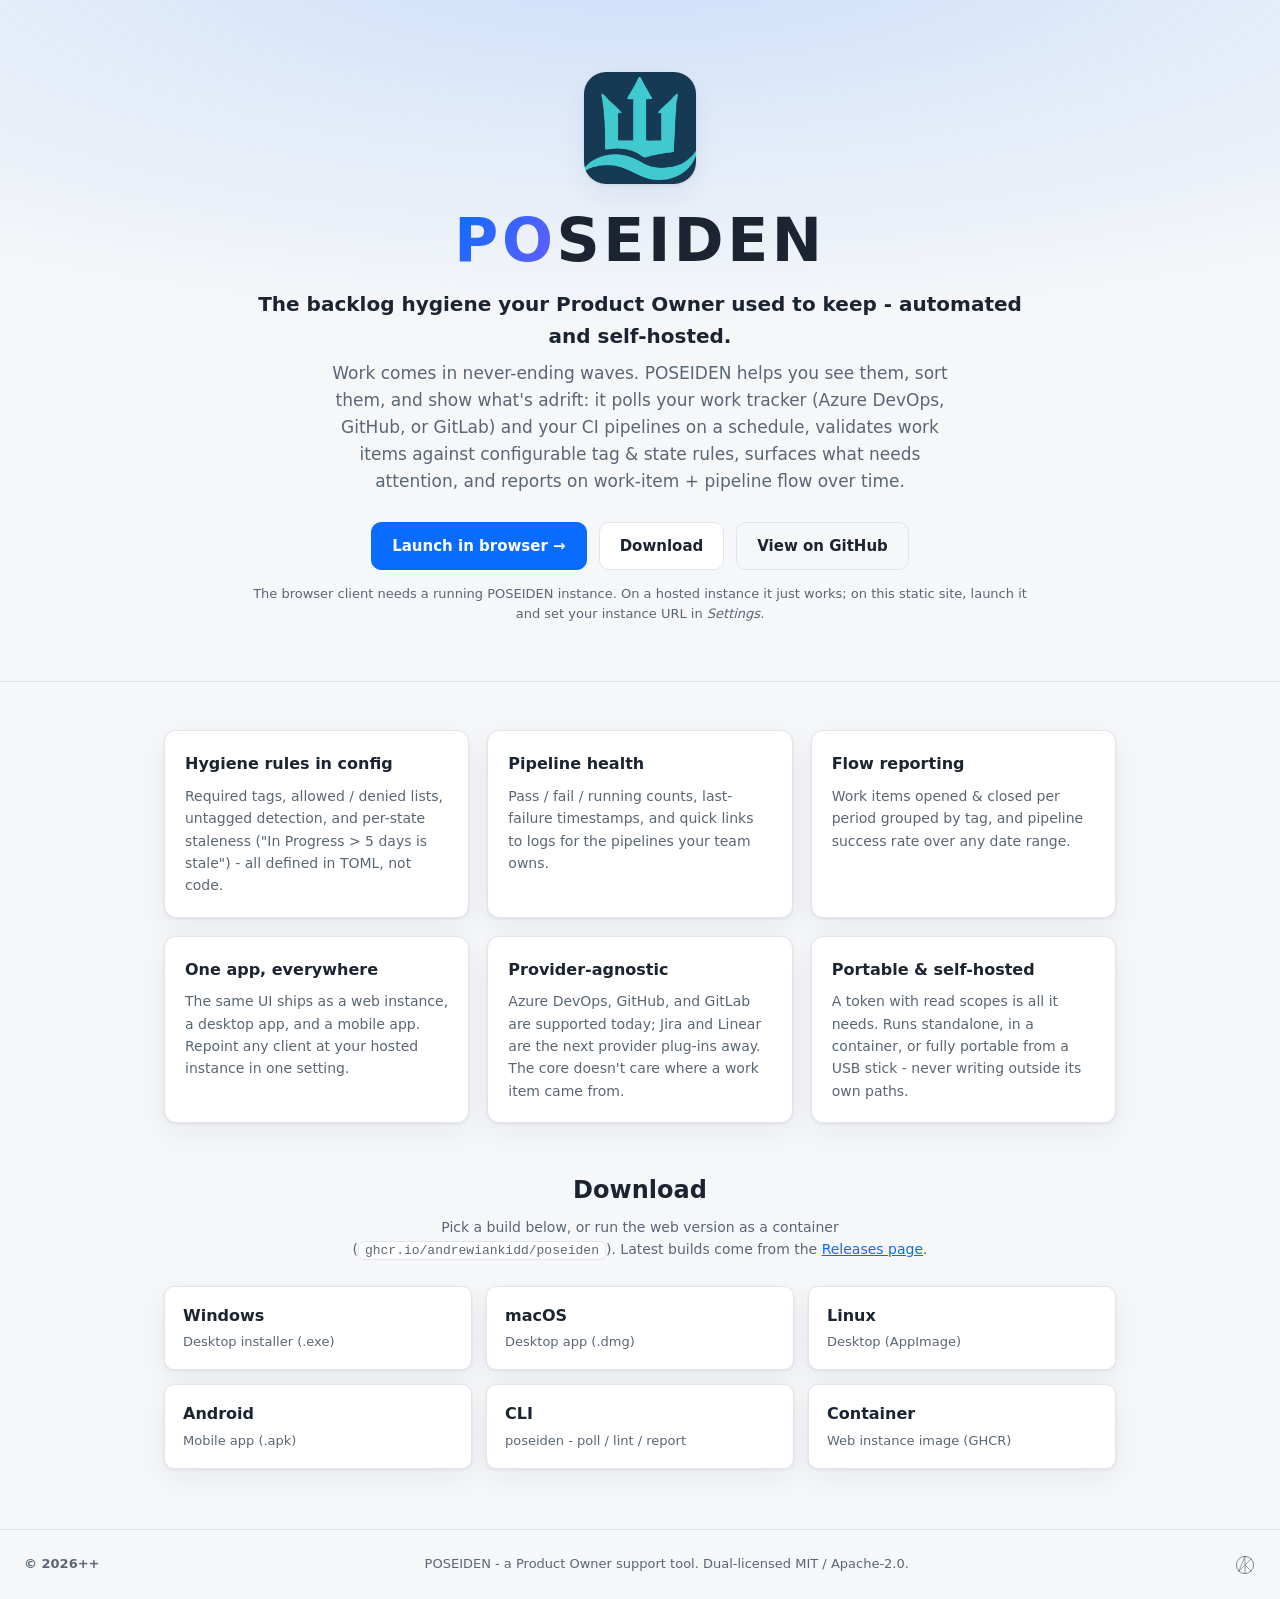
==== frontend/web/index.html @ 50c9f122 "feat: initial public release (v0.1.0) POSEIDEN is a Product Owner support tool that keeps a work-tra" ====
<!DOCTYPE html>
<html lang="en">
<head>
  <meta charset="UTF-8" />
  <meta name="viewport" content="width=device-width, initial-scale=1.0" />
  <title>POSEIDEN - Product Owner support tool</title>
  <meta name="description" content="POSEIDEN is a Product Owner support tool: it keeps your backlog legible - hygiene rules, pipeline observation, and velocity in one place. Connects to your work tracker (Azure DevOps, GitHub, or GitLab); runs standalone or against a shared backend." />
  <link rel="icon" type="image/png" href="favicon.png" />
  <link rel="stylesheet" href="landing.css" />
</head>
<body>
  <!--
    Landing page. This is what GitHub Pages / Cloudflare Pages serve at `/`.
    It's pure static - no backend, no API calls - so it works on any static
    host. The actual application lives at `app.html`; "Launch in browser"
    below opens it. On a hosted POSEIDEN instance (the Docker image) the app
    talks to that instance's own API; on a static host it prompts you to
    connect to your instance URL (repoint).

    Download links point at the GitHub Releases "latest" assets by stable
    filename, so they resolve the same URL release-to-release.
  -->
  <header class="hero">
    <div class="hero-inner">
      <img class="hero-logo" src="assets/logo.png" alt="POSEIDEN logo - a trident over a wave" width="112" height="112" />
      <div class="wordmark"><span class="po">PO</span><span class="rest">SEIDEN</span></div>
      <p class="tagline">The backlog hygiene your Product Owner used to keep - automated and self-hosted.</p>
      <p class="lede">
        Work comes in never-ending waves. POSEIDEN helps you see them, sort them,
        and show what's adrift: it polls your work tracker (Azure DevOps,
        GitHub, or GitLab) and your CI pipelines on a
        schedule, validates work items against configurable tag &amp; state
        rules, surfaces what needs attention, and reports on work-item + pipeline
        flow over time.
      </p>
      <div class="cta-row">
        <a id="launch-btn" class="btn btn-primary" href="app.html">Launch in browser →</a>
        <a class="btn" href="#download">Download</a>
        <a class="btn btn-ghost" href="https://github.com/andrewiankidd/POSEIDEN" target="_blank" rel="noopener">View on GitHub</a>
      </div>
      <p id="launch-fineprint" class="fineprint">
        The browser client needs a running POSEIDEN instance. On a hosted
        instance it just works; on this static site, launch it and set your
        instance URL in <em>Settings</em>.
      </p>
    </div>
  </header>

  <main>
    <section class="features">
      <div class="feature">
        <h3>Hygiene rules in config</h3>
        <p>Required tags, allowed / denied lists, untagged detection, and
           per-state staleness ("In Progress &gt; 5 days is stale") - all
           defined in TOML, not code.</p>
      </div>
      <div class="feature">
        <h3>Pipeline health</h3>
        <p>Pass / fail / running counts, last-failure timestamps, and quick
           links to logs for the pipelines your team owns.</p>
      </div>
      <div class="feature">
        <h3>Flow reporting</h3>
        <p>Work items opened &amp; closed per period grouped by tag, and pipeline
           success rate over any date range.</p>
      </div>
      <div class="feature">
        <h3>One app, everywhere</h3>
        <p>The same UI ships as a web instance, a desktop app, and a mobile
           app. Repoint any client at your hosted instance in one setting.</p>
      </div>
      <div class="feature">
        <h3>Provider-agnostic</h3>
        <p>Azure DevOps, GitHub, and GitLab are supported today; Jira and Linear
           are the next provider plug-ins away. The core doesn't care where a
           work item came from.</p>
      </div>
      <div class="feature">
        <h3>Portable &amp; self-hosted</h3>
        <p>A token with read scopes is all it needs. Runs standalone, in a
           container, or fully portable from a USB stick - never writing outside
           its own paths.</p>
      </div>
    </section>

    <section id="download" class="download">
      <h2>Download</h2>
      <p class="download-note">
        Pick a build below, or run the web version as a container
        (<code>ghcr.io/andrewiankidd/poseiden</code>). Latest builds come from
        the <a href="https://github.com/andrewiankidd/POSEIDEN/releases" target="_blank" rel="noopener">Releases page</a>.
      </p>
      <div class="dl-grid">
        <a class="dl-card" href="https://github.com/andrewiankidd/POSEIDEN/releases/latest/download/poseiden-desktop-windows-setup.exe">
          <span class="dl-os">Windows</span><span class="dl-kind">Desktop installer (.exe)</span>
        </a>
        <a class="dl-card" href="https://github.com/andrewiankidd/POSEIDEN/releases/latest/download/poseiden-desktop-macos-setup.dmg">
          <span class="dl-os">macOS</span><span class="dl-kind">Desktop app (.dmg)</span>
        </a>
        <a class="dl-card" href="https://github.com/andrewiankidd/POSEIDEN/releases/latest/download/poseiden-desktop-linux-portable.AppImage">
          <span class="dl-os">Linux</span><span class="dl-kind">Desktop (AppImage)</span>
        </a>
        <a class="dl-card" href="https://github.com/andrewiankidd/POSEIDEN/releases/latest/download/poseiden-mobile-android.apk">
          <span class="dl-os">Android</span><span class="dl-kind">Mobile app (.apk)</span>
        </a>
        <a class="dl-card" href="https://github.com/andrewiankidd/POSEIDEN/releases/latest">
          <span class="dl-os">CLI</span><span class="dl-kind">poseiden - poll / lint / report</span>
        </a>
        <a class="dl-card" href="https://github.com/andrewiankidd/POSEIDEN/pkgs/container/poseiden">
          <span class="dl-os">Container</span><span class="dl-kind">Web instance image (GHCR)</span>
        </a>
      </div>
    </section>
  </main>

  <footer>
    <b>&copy; <script>document.write(new Date().getFullYear())</script>++</b>
    <span class="foot-mid">POSEIDEN - a Product Owner support tool. Dual-licensed MIT / Apache-2.0.</span>
    <a href="https://andrewkidd.co.uk" target="_blank" rel="noopener" title="andrewkidd.co.uk">
      <svg class="personal-logo" xmlns="http://www.w3.org/2000/svg" viewBox="-15 -15 230 230">
        <!-- Outer circle -->
        <circle cx="100" cy="100" r="90" fill="none" stroke="currentColor" stroke-width="8" />
        <!-- Base lines (always visible) -->
        <g stroke="currentColor" stroke-width="6.4" stroke-linecap="round">
          <line x1="163.6" y1="36.4" x2="36.4" y2="163.6" />
          <line x1="36.4" y1="163.6" x2="100" y2="10" />
          <line x1="100" y1="100" x2="163.6" y2="163.6" />
          <line x1="100" y1="10" x2="100" y2="190" />
        </g>
        <!-- Punk: extensions past the circle edge, revealed on hover -->
        <g class="punk" stroke="currentColor" stroke-width="6.4" stroke-linecap="round">
          <line x1="163.6" y1="36.4" x2="177.7" y2="22.3" />
          <line x1="36.4" y1="163.6" x2="22.3" y2="177.7" />
          <line x1="36.4" y1="163.6" x2="28.7" y2="182.1" />
          <line x1="100" y1="10" x2="107.7" y2="-8.5" />
          <line x1="163.6" y1="163.6" x2="177.7" y2="177.7" />
          <line x1="100" y1="10" x2="100" y2="-10" />
          <line x1="100" y1="190" x2="100" y2="210" />
        </g>
      </svg>
    </a>
  </footer>

  <script>
    // Static-host detection (same pattern the sibling projects use). GitHub
    // Pages has no POSEIDEN backend, so the browser client can't load real
    // data there - "Launch in browser" would dead-end at a connect prompt.
    // On Pages, turn it into "View Demo", which opens the app in demo mode
    // (client-side sample data). Anywhere else (a hosted instance, localhost)
    // the button stays a normal launch.
    (function () {
      var onPages = window.location.hostname.indexOf('github.io') !== -1;
      if (!onPages) return;
      document.body.classList.add('on-pages');
      var launch = document.getElementById('launch-btn');
      if (launch) { launch.textContent = 'View Demo →'; launch.setAttribute('href', 'app.html?demo=1'); }
      var fine = document.getElementById('launch-fineprint');
      if (fine) {
        fine.innerHTML = 'This is the public demo, running on built-in sample data - no backend needed. '
          + 'To use POSEIDEN for real, download a build or run the container and point it at your own instance.';
      }
    })();
  </script>
</body>
</html>
---- frontend/web/landing.css ----
/* POSEIDEN landing page. Standalone from the app's styles.css - this page is
   pure static marketing served at `/` by any host (GitHub Pages, Cloudflare
   Pages, or the instance itself). Theme-aware. */

:root {
  --bg: #f6f7f9;
  --panel: #ffffff;
  --ink: #1b2430;
  --ink-soft: #5a6673;
  --border: #e2e6ec;
  --accent: #0a6cff;
  --accent-2: #6a5cff;
  --accent-ink: #ffffff;
  --shadow: 0 1px 3px rgba(20,30,45,.08), 0 10px 30px rgba(20,30,45,.06);
}
@media (prefers-color-scheme: dark) {
  :root {
    --bg: #0d1117; --panel: #161d27; --ink: #e7ecf2; --ink-soft: #9aa7b5;
    --border: #253040; --accent: #4d90ff; --accent-2: #8f83ff;
    --shadow: 0 1px 3px rgba(0,0,0,.4), 0 12px 34px rgba(0,0,0,.3);
  }
}

* { box-sizing: border-box; }
html, body { margin: 0; background: var(--bg); color: var(--ink);
  font: 16px/1.6 system-ui, -apple-system, "Segoe UI", Roboto, sans-serif; }
a { color: var(--accent); }

/* ── Hero ─────────────────────────────────────────────────────────── */
.hero {
  background:
    radial-gradient(1200px 400px at 50% -10%, color-mix(in srgb, var(--accent) 18%, transparent), transparent),
    var(--bg);
  border-bottom: 1px solid var(--border);
  padding: 72px 24px 56px;
}
.hero-inner { max-width: 780px; margin: 0 auto; text-align: center; }

.hero-logo {
  width: 112px; height: 112px; border-radius: 22px; margin-bottom: 18px;
  box-shadow: var(--shadow);
}

.wordmark { font-size: 60px; font-weight: 800; letter-spacing: 0.06em; line-height: 1; }
.wordmark .po {
  background: linear-gradient(120deg, var(--accent), var(--accent-2));
  -webkit-background-clip: text; background-clip: text; color: transparent;
}
.wordmark .rest { color: var(--ink); }

.tagline { font-size: 20px; font-weight: 600; margin: 18px 0 8px; color: var(--ink); }
.lede { font-size: 17px; color: var(--ink-soft); max-width: 640px; margin: 0 auto 26px; }

.cta-row { display: flex; gap: 12px; justify-content: center; flex-wrap: wrap; margin-bottom: 14px; }
.fineprint { font-size: 13px; color: var(--ink-soft); margin: 0; }

.btn {
  display: inline-block; text-decoration: none; font-weight: 600; font-size: 15px;
  padding: 11px 20px; border-radius: 10px; border: 1px solid var(--border);
  background: var(--panel); color: var(--ink); transition: transform .05s ease;
}
.btn:hover { transform: translateY(-1px); }
.btn-primary { background: var(--accent); border-color: var(--accent); color: var(--accent-ink); }
.btn-ghost { background: transparent; }

/* ── Features ─────────────────────────────────────────────────────── */
main { max-width: 1000px; margin: 0 auto; padding: 0 24px; }
.features {
  display: grid; grid-template-columns: repeat(3, 1fr); gap: 18px;
  margin: 48px 0;
}
@media (max-width: 800px) { .features { grid-template-columns: 1fr; } .wordmark { font-size: 46px; } }
.feature {
  background: var(--panel); border: 1px solid var(--border); border-radius: 12px;
  padding: 20px; box-shadow: var(--shadow);
}
.feature h3 { margin: 0 0 8px; font-size: 16px; }
.feature p { margin: 0; color: var(--ink-soft); font-size: 14px; }

/* ── Download ─────────────────────────────────────────────────────── */
.download { margin: 20px 0 60px; text-align: center; }
.download h2 { font-size: 24px; margin-bottom: 6px; }
.download-note { color: var(--ink-soft); font-size: 14px; max-width: 620px; margin: 0 auto 24px; }
.download-note code { background: var(--panel); border: 1px solid var(--border); padding: 1px 6px; border-radius: 6px; font-size: 13px; }
.dl-grid { display: grid; grid-template-columns: repeat(3, 1fr); gap: 14px; }
@media (max-width: 800px) { .dl-grid { grid-template-columns: 1fr; } }
.dl-card {
  display: flex; flex-direction: column; gap: 4px; text-decoration: none;
  background: var(--panel); border: 1px solid var(--border); border-radius: 10px;
  padding: 16px 18px; text-align: left; box-shadow: var(--shadow); transition: transform .05s ease;
}
.dl-card:hover { transform: translateY(-2px); border-color: var(--accent); }
.dl-os { font-weight: 700; color: var(--ink); }
.dl-kind { font-size: 13px; color: var(--ink-soft); }

footer {
  border-top: 1px solid var(--border); padding: 24px; font-size: 13px;
  color: var(--ink-soft); display: flex; gap: 16px; align-items: center;
  justify-content: space-between; flex-wrap: wrap;
}
footer .foot-mid { flex: 1 1 auto; text-align: center; min-width: 180px; }
footer a { color: var(--ink-soft); display: inline-flex; align-items: center; }
footer a:hover { filter: brightness(1.3); }
/* Personal-site logo lifted from andrewkidd.co.uk - same SVG, same hover
   "punk" reveal (the extension strokes punch past the circle on hover). */
footer svg.personal-logo { width: 22px; height: 22px; vertical-align: middle; }
footer svg.personal-logo .punk { display: none; }
footer a:hover svg.personal-logo .punk { display: inline; }
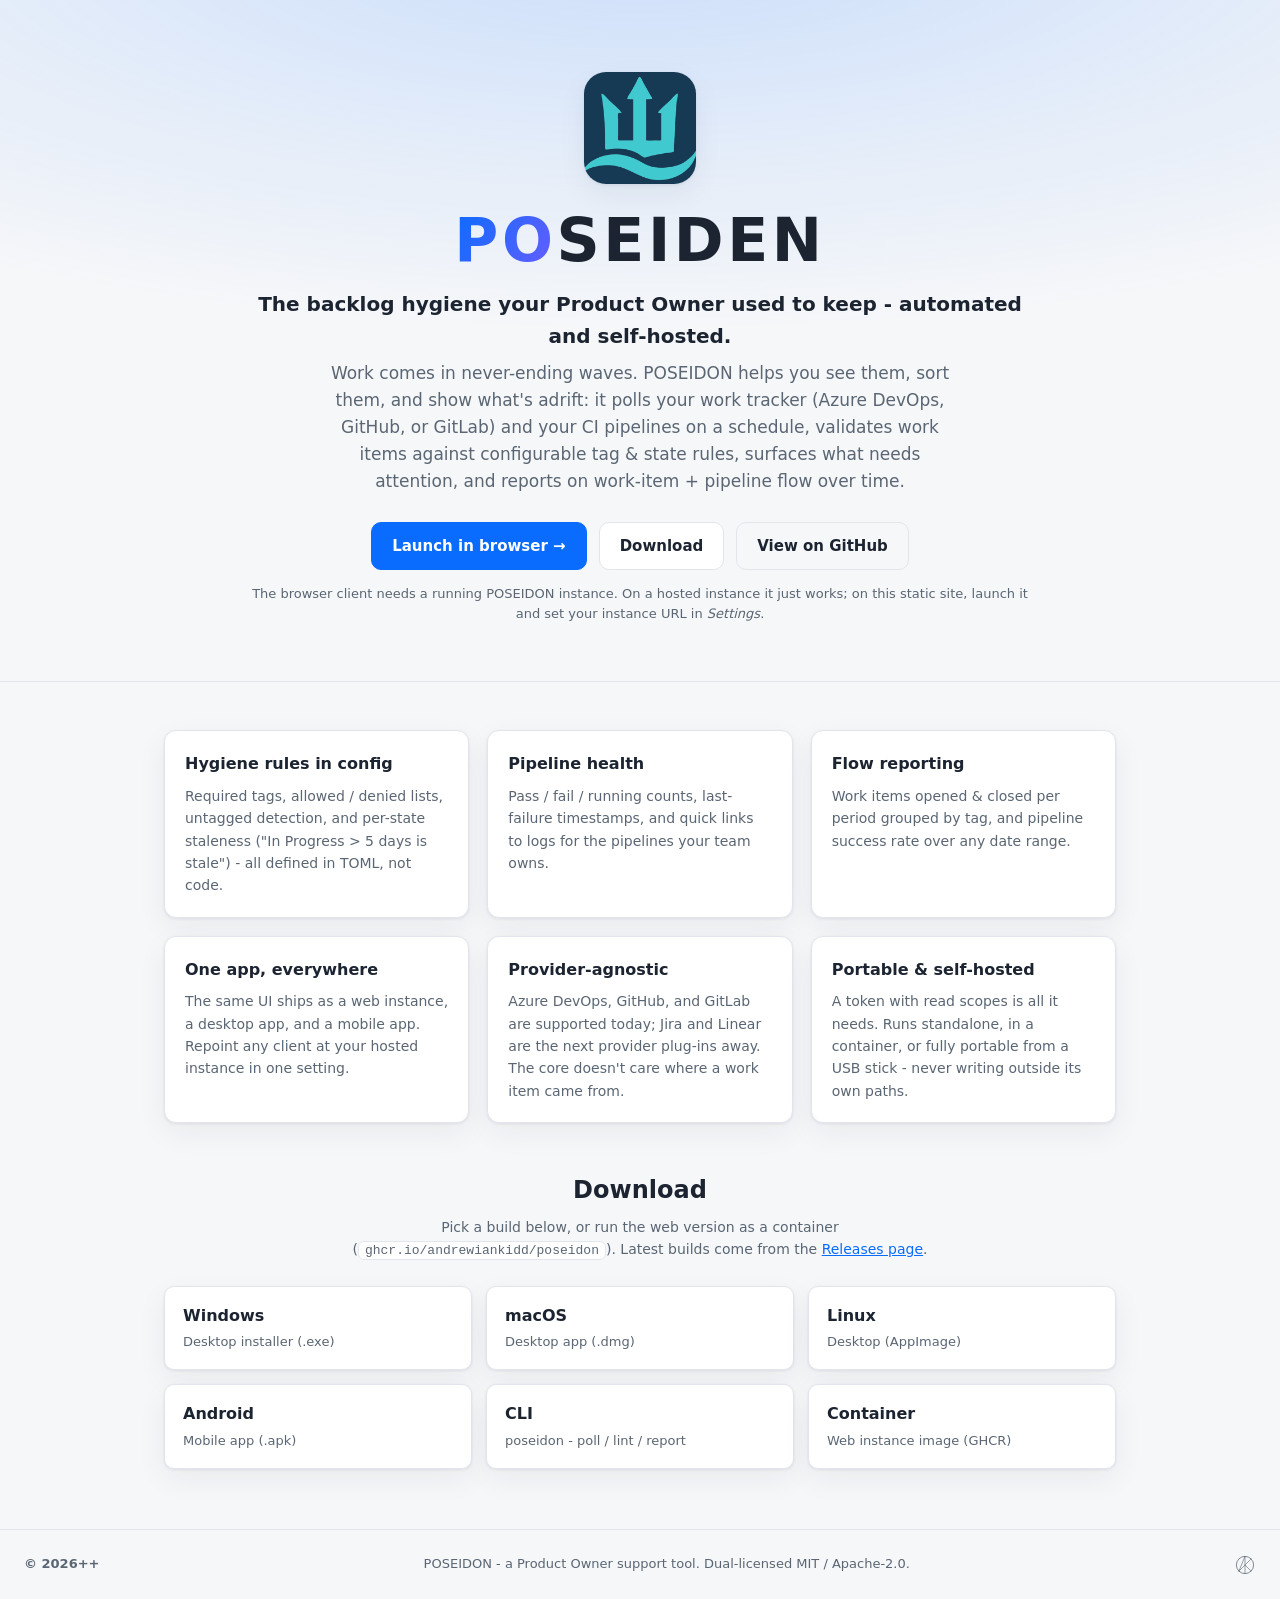
==== commit c287d41b: "feat: field editor, service catalog, AI activity queue, healthchecks; rename to POSEIDON Squashes th" ====
--- a/frontend/web/index.html
+++ b/frontend/web/index.html
@@ -3,8 +3,8 @@
 <head>
   <meta charset="UTF-8" />
   <meta name="viewport" content="width=device-width, initial-scale=1.0" />
-  <title>POSEIDEN - Product Owner support tool</title>
-  <meta name="description" content="POSEIDEN is a Product Owner support tool: it keeps your backlog legible - hygiene rules, pipeline observation, and velocity in one place. Connects to your work tracker (Azure DevOps, GitHub, or GitLab); runs standalone or against a shared backend." />
+  <title>POSEIDON - Product Owner support tool</title>
+  <meta name="description" content="POSEIDON is a Product Owner support tool: it keeps your backlog legible - hygiene rules, pipeline observation, and velocity in one place. Connects to your work tracker (Azure DevOps, GitHub, or GitLab); runs standalone or against a shared backend." />
   <link rel="icon" type="image/png" href="favicon.png" />
   <link rel="stylesheet" href="landing.css" />
 </head>
@@ -13,7 +13,7 @@
     Landing page. This is what GitHub Pages / Cloudflare Pages serve at `/`.
     It's pure static - no backend, no API calls - so it works on any static
     host. The actual application lives at `app.html`; "Launch in browser"
-    below opens it. On a hosted POSEIDEN instance (the Docker image) the app
+    below opens it. On a hosted POSEIDON instance (the Docker image) the app
     talks to that instance's own API; on a static host it prompts you to
     connect to your instance URL (repoint).
 
@@ -22,11 +22,11 @@
   -->
   <header class="hero">
     <div class="hero-inner">
-      <img class="hero-logo" src="assets/logo.png" alt="POSEIDEN logo - a trident over a wave" width="112" height="112" />
+      <img class="hero-logo" src="assets/logo.png" alt="POSEIDON logo - a trident over a wave" width="112" height="112" />
       <div class="wordmark"><span class="po">PO</span><span class="rest">SEIDEN</span></div>
       <p class="tagline">The backlog hygiene your Product Owner used to keep - automated and self-hosted.</p>
       <p class="lede">
-        Work comes in never-ending waves. POSEIDEN helps you see them, sort them,
+        Work comes in never-ending waves. POSEIDON helps you see them, sort them,
         and show what's adrift: it polls your work tracker (Azure DevOps,
         GitHub, or GitLab) and your CI pipelines on a
         schedule, validates work items against configurable tag &amp; state
@@ -36,10 +36,10 @@
       <div class="cta-row">
         <a id="launch-btn" class="btn btn-primary" href="app.html">Launch in browser →</a>
         <a class="btn" href="#download">Download</a>
-        <a class="btn btn-ghost" href="https://github.com/andrewiankidd/POSEIDEN" target="_blank" rel="noopener">View on GitHub</a>
+        <a class="btn btn-ghost" href="https://github.com/andrewiankidd/POSEIDON" target="_blank" rel="noopener">View on GitHub</a>
       </div>
       <p id="launch-fineprint" class="fineprint">
-        The browser client needs a running POSEIDEN instance. On a hosted
+        The browser client needs a running POSEIDON instance. On a hosted
         instance it just works; on this static site, launch it and set your
         instance URL in <em>Settings</em>.
       </p>
@@ -87,26 +87,26 @@
       <h2>Download</h2>
       <p class="download-note">
         Pick a build below, or run the web version as a container
-        (<code>ghcr.io/andrewiankidd/poseiden</code>). Latest builds come from
-        the <a href="https://github.com/andrewiankidd/POSEIDEN/releases" target="_blank" rel="noopener">Releases page</a>.
+        (<code>ghcr.io/andrewiankidd/poseidon</code>). Latest builds come from
+        the <a href="https://github.com/andrewiankidd/POSEIDON/releases" target="_blank" rel="noopener">Releases page</a>.
       </p>
       <div class="dl-grid">
-        <a class="dl-card" href="https://github.com/andrewiankidd/POSEIDEN/releases/latest/download/poseiden-desktop-windows-setup.exe">
+        <a class="dl-card" href="https://github.com/andrewiankidd/POSEIDON/releases/latest/download/poseidon-desktop-windows-setup.exe">
           <span class="dl-os">Windows</span><span class="dl-kind">Desktop installer (.exe)</span>
         </a>
-        <a class="dl-card" href="https://github.com/andrewiankidd/POSEIDEN/releases/latest/download/poseiden-desktop-macos-setup.dmg">
+        <a class="dl-card" href="https://github.com/andrewiankidd/POSEIDON/releases/latest/download/poseidon-desktop-macos-setup.dmg">
           <span class="dl-os">macOS</span><span class="dl-kind">Desktop app (.dmg)</span>
         </a>
-        <a class="dl-card" href="https://github.com/andrewiankidd/POSEIDEN/releases/latest/download/poseiden-desktop-linux-portable.AppImage">
+        <a class="dl-card" href="https://github.com/andrewiankidd/POSEIDON/releases/latest/download/poseidon-desktop-linux-portable.AppImage">
           <span class="dl-os">Linux</span><span class="dl-kind">Desktop (AppImage)</span>
         </a>
-        <a class="dl-card" href="https://github.com/andrewiankidd/POSEIDEN/releases/latest/download/poseiden-mobile-android.apk">
+        <a class="dl-card" href="https://github.com/andrewiankidd/POSEIDON/releases/latest/download/poseidon-mobile-android.apk">
           <span class="dl-os">Android</span><span class="dl-kind">Mobile app (.apk)</span>
         </a>
-        <a class="dl-card" href="https://github.com/andrewiankidd/POSEIDEN/releases/latest">
-          <span class="dl-os">CLI</span><span class="dl-kind">poseiden - poll / lint / report</span>
+        <a class="dl-card" href="https://github.com/andrewiankidd/POSEIDON/releases/latest">
+          <span class="dl-os">CLI</span><span class="dl-kind">poseidon - poll / lint / report</span>
         </a>
-        <a class="dl-card" href="https://github.com/andrewiankidd/POSEIDEN/pkgs/container/poseiden">
+        <a class="dl-card" href="https://github.com/andrewiankidd/POSEIDON/pkgs/container/poseidon">
           <span class="dl-os">Container</span><span class="dl-kind">Web instance image (GHCR)</span>
         </a>
       </div>
@@ -115,7 +115,7 @@
 
   <footer>
     <b>&copy; <script>document.write(new Date().getFullYear())</script>++</b>
-    <span class="foot-mid">POSEIDEN - a Product Owner support tool. Dual-licensed MIT / Apache-2.0.</span>
+    <span class="foot-mid">POSEIDON - a Product Owner support tool. Dual-licensed MIT / Apache-2.0.</span>
     <a href="https://andrewkidd.co.uk" target="_blank" rel="noopener" title="andrewkidd.co.uk">
       <svg class="personal-logo" xmlns="http://www.w3.org/2000/svg" viewBox="-15 -15 230 230">
         <!-- Outer circle -->
@@ -143,7 +143,7 @@
 
   <script>
     // Static-host detection (same pattern the sibling projects use). GitHub
-    // Pages has no POSEIDEN backend, so the browser client can't load real
+    // Pages has no POSEIDON backend, so the browser client can't load real
     // data there - "Launch in browser" would dead-end at a connect prompt.
     // On Pages, turn it into "View Demo", which opens the app in demo mode
     // (client-side sample data). Anywhere else (a hosted instance, localhost)
@@ -157,7 +157,7 @@
       var fine = document.getElementById('launch-fineprint');
       if (fine) {
         fine.innerHTML = 'This is the public demo, running on built-in sample data - no backend needed. '
-          + 'To use POSEIDEN for real, download a build or run the container and point it at your own instance.';
+          + 'To use POSEIDON for real, download a build or run the container and point it at your own instance.';
       }
     })();
   </script>
--- a/frontend/web/landing.css
+++ b/frontend/web/landing.css
@@ -1,4 +1,4 @@
-/* POSEIDEN landing page. Standalone from the app's styles.css - this page is
+/* POSEIDON landing page. Standalone from the app's styles.css - this page is
    pure static marketing served at `/` by any host (GitHub Pages, Cloudflare
    Pages, or the instance itself). Theme-aware. */
 
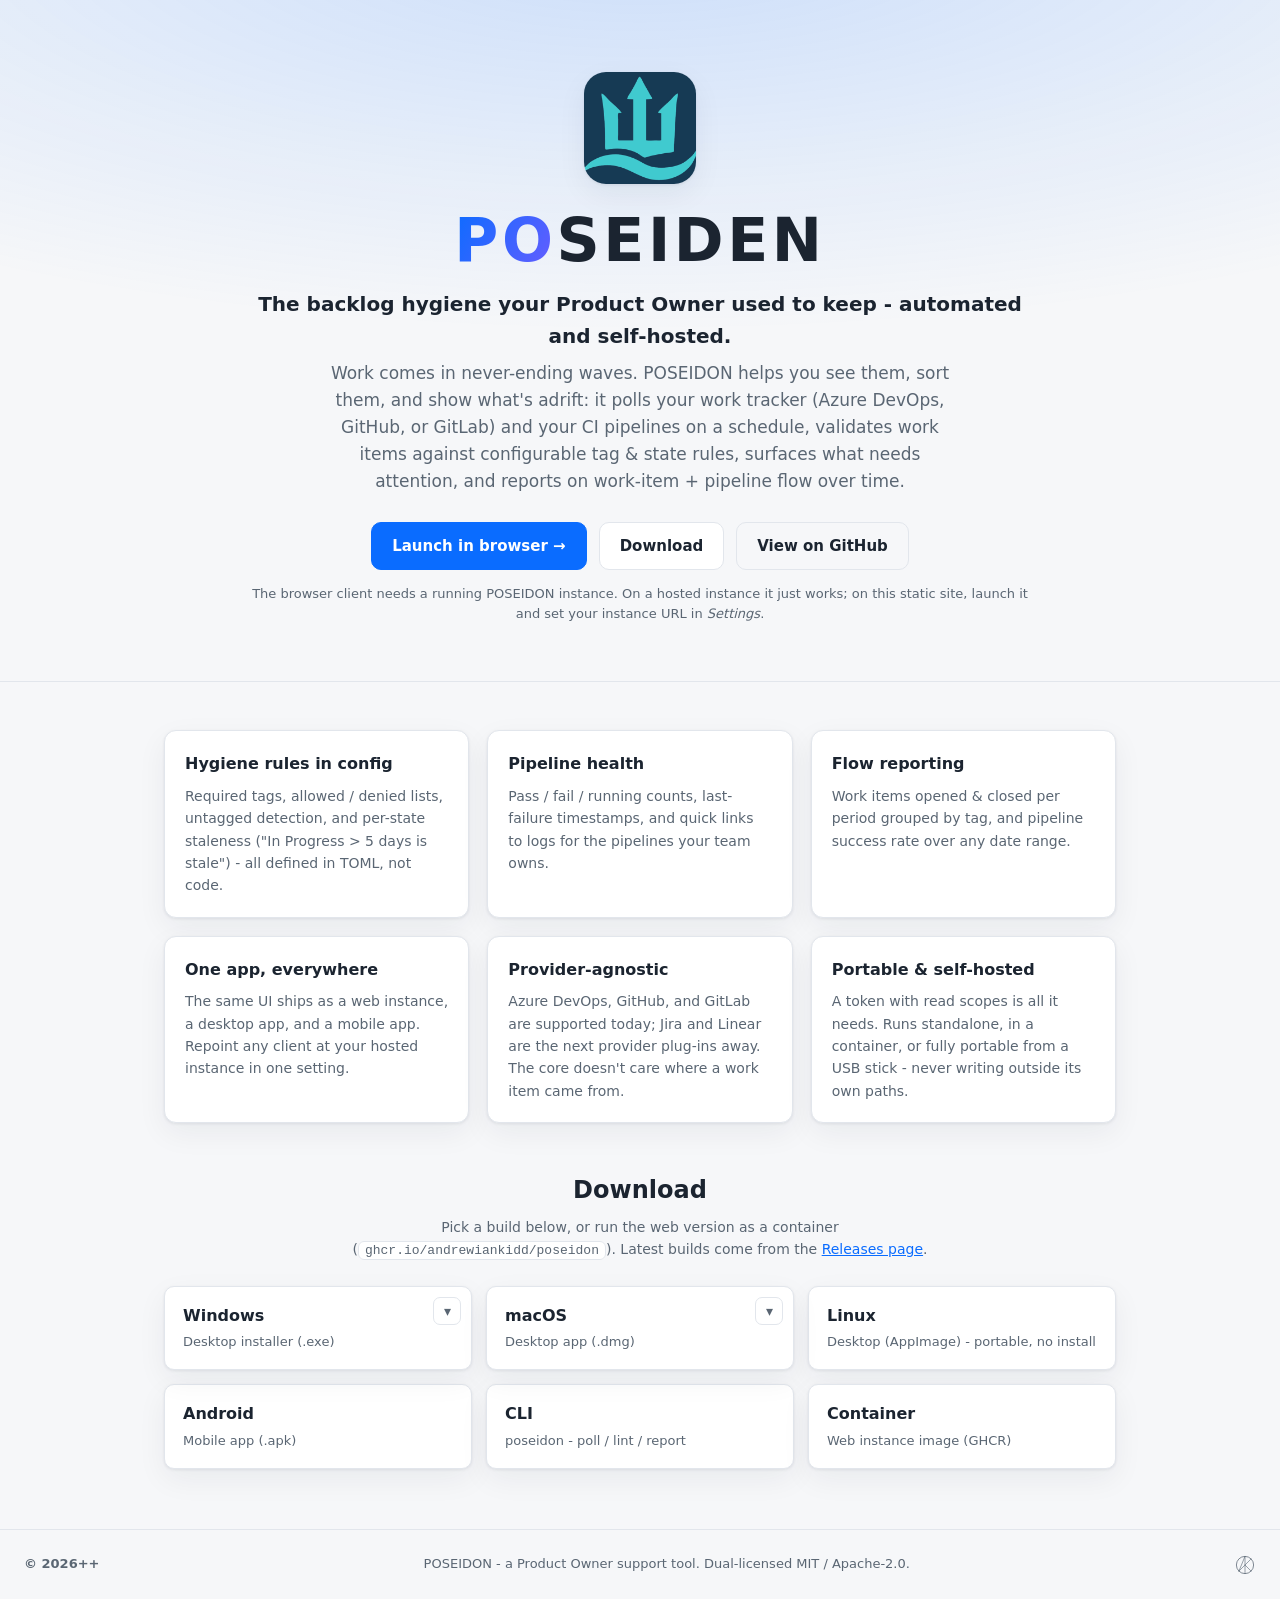
==== commit 650c23f9: "feat(landing): portable download dropdown; ci: skip builds on docs-only pushes - Landing download ca" ====
--- a/frontend/web/index.html
+++ b/frontend/web/index.html
@@ -91,14 +91,30 @@
         the <a href="https://github.com/andrewiankidd/POSEIDON/releases" target="_blank" rel="noopener">Releases page</a>.
       </p>
       <div class="dl-grid">
-        <a class="dl-card" href="https://github.com/andrewiankidd/POSEIDON/releases/latest/download/poseidon-desktop-windows-setup.exe">
-          <span class="dl-os">Windows</span><span class="dl-kind">Desktop installer (.exe)</span>
-        </a>
-        <a class="dl-card" href="https://github.com/andrewiankidd/POSEIDON/releases/latest/download/poseidon-desktop-macos-setup.dmg">
-          <span class="dl-os">macOS</span><span class="dl-kind">Desktop app (.dmg)</span>
-        </a>
+        <div class="dl-card has-alt">
+          <a class="dl-main" href="https://github.com/andrewiankidd/POSEIDON/releases/latest/download/poseidon-desktop-windows-setup.exe">
+            <span class="dl-os">Windows</span><span class="dl-kind">Desktop installer (.exe)</span>
+          </a>
+          <button type="button" class="dl-alt-toggle" aria-haspopup="true" aria-expanded="false" aria-label="Other Windows downloads">▾</button>
+          <div class="dl-alt-menu" role="menu" hidden>
+            <a role="menuitem" href="https://github.com/andrewiankidd/POSEIDON/releases/latest/download/poseidon-portable-windows.exe">
+              Portable<span class="dl-alt-sub">Single .exe, no install</span>
+            </a>
+          </div>
+        </div>
+        <div class="dl-card has-alt">
+          <a class="dl-main" href="https://github.com/andrewiankidd/POSEIDON/releases/latest/download/poseidon-desktop-macos-setup.dmg">
+            <span class="dl-os">macOS</span><span class="dl-kind">Desktop app (.dmg)</span>
+          </a>
+          <button type="button" class="dl-alt-toggle" aria-haspopup="true" aria-expanded="false" aria-label="Other macOS downloads">▾</button>
+          <div class="dl-alt-menu" role="menu" hidden>
+            <a role="menuitem" href="https://github.com/andrewiankidd/POSEIDON/releases/latest/download/poseidon-portable-macos">
+              Portable<span class="dl-alt-sub">Single binary, no install</span>
+            </a>
+          </div>
+        </div>
         <a class="dl-card" href="https://github.com/andrewiankidd/POSEIDON/releases/latest/download/poseidon-desktop-linux-portable.AppImage">
-          <span class="dl-os">Linux</span><span class="dl-kind">Desktop (AppImage)</span>
+          <span class="dl-os">Linux</span><span class="dl-kind">Desktop (AppImage) - portable, no install</span>
         </a>
         <a class="dl-card" href="https://github.com/andrewiankidd/POSEIDON/releases/latest/download/poseidon-mobile-android.apk">
           <span class="dl-os">Android</span><span class="dl-kind">Mobile app (.apk)</span>
@@ -160,6 +176,37 @@
           + 'To use POSEIDON for real, download a build or run the container and point it at your own instance.';
       }
     })();
+
+    // Download cards with a portable variant carry a ▾ toggle that opens a small
+    // menu (the main card stays the installer). Plain click-to-toggle, closes on
+    // outside click or Escape; the menu links are ordinary download anchors.
+    (function () {
+      var toggles = Array.prototype.slice.call(document.querySelectorAll('.dl-alt-toggle'));
+      function closeAll(except) {
+        toggles.forEach(function (t) {
+          if (t === except) return;
+          t.setAttribute('aria-expanded', 'false');
+          if (t.nextElementSibling) t.nextElementSibling.hidden = true;
+        });
+      }
+      toggles.forEach(function (t) {
+        t.addEventListener('click', function (e) {
+          e.preventDefault();
+          e.stopPropagation();
+          var menu = t.nextElementSibling;
+          var open = t.getAttribute('aria-expanded') === 'true';
+          closeAll(t);
+          t.setAttribute('aria-expanded', String(!open));
+          if (menu) menu.hidden = open;
+        });
+      });
+      document.addEventListener('click', function (e) {
+        if (!e.target.closest('.dl-card.has-alt')) closeAll(null);
+      });
+      document.addEventListener('keydown', function (e) {
+        if (e.key === 'Escape') closeAll(null);
+      });
+    })();
   </script>
 </body>
 </html>
--- a/frontend/web/landing.css
+++ b/frontend/web/landing.css
@@ -93,6 +93,40 @@
 .dl-os { font-weight: 700; color: var(--ink); }
 .dl-kind { font-size: 13px; color: var(--ink-soft); }
 
+/* Cards with a portable variant: the card is a wrapper, the installer link fills
+   it, and a ▾ toggle in the corner opens the portable option in a small menu. */
+.dl-card.has-alt { position: relative; padding: 0; }
+.dl-card.has-alt .dl-main {
+  display: flex; flex-direction: column; gap: 4px;
+  text-decoration: none; color: inherit;
+  padding: 16px 44px 16px 18px; border-radius: inherit;
+}
+.dl-alt-toggle {
+  position: absolute; top: 10px; right: 10px;
+  width: 28px; height: 28px; padding: 0; border-radius: 7px;
+  display: inline-flex; align-items: center; justify-content: center;
+  background: transparent; border: 1px solid var(--border);
+  color: var(--ink-soft); font-size: 14px; line-height: 1; cursor: pointer;
+  transition: background .1s ease, color .1s ease, border-color .1s ease;
+}
+.dl-alt-toggle:hover,
+.dl-alt-toggle[aria-expanded="true"] {
+  background: var(--bg); border-color: var(--accent); color: var(--ink);
+}
+.dl-alt-menu {
+  position: absolute; top: 44px; right: 10px; z-index: 20;
+  min-width: 208px; padding: 6px; text-align: left;
+  background: var(--panel); border: 1px solid var(--border);
+  border-radius: 9px; box-shadow: var(--shadow);
+}
+.dl-alt-menu[hidden] { display: none; }
+.dl-alt-menu a {
+  display: block; padding: 8px 10px; border-radius: 6px;
+  text-decoration: none; color: var(--ink); font-weight: 600; font-size: 14px;
+}
+.dl-alt-menu a:hover { background: color-mix(in srgb, var(--accent) 14%, transparent); }
+.dl-alt-sub { display: block; margin-top: 1px; font-weight: 400; font-size: 12px; color: var(--ink-soft); }
+
 footer {
   border-top: 1px solid var(--border); padding: 24px; font-size: 13px;
   color: var(--ink-soft); display: flex; gap: 16px; align-items: center;
